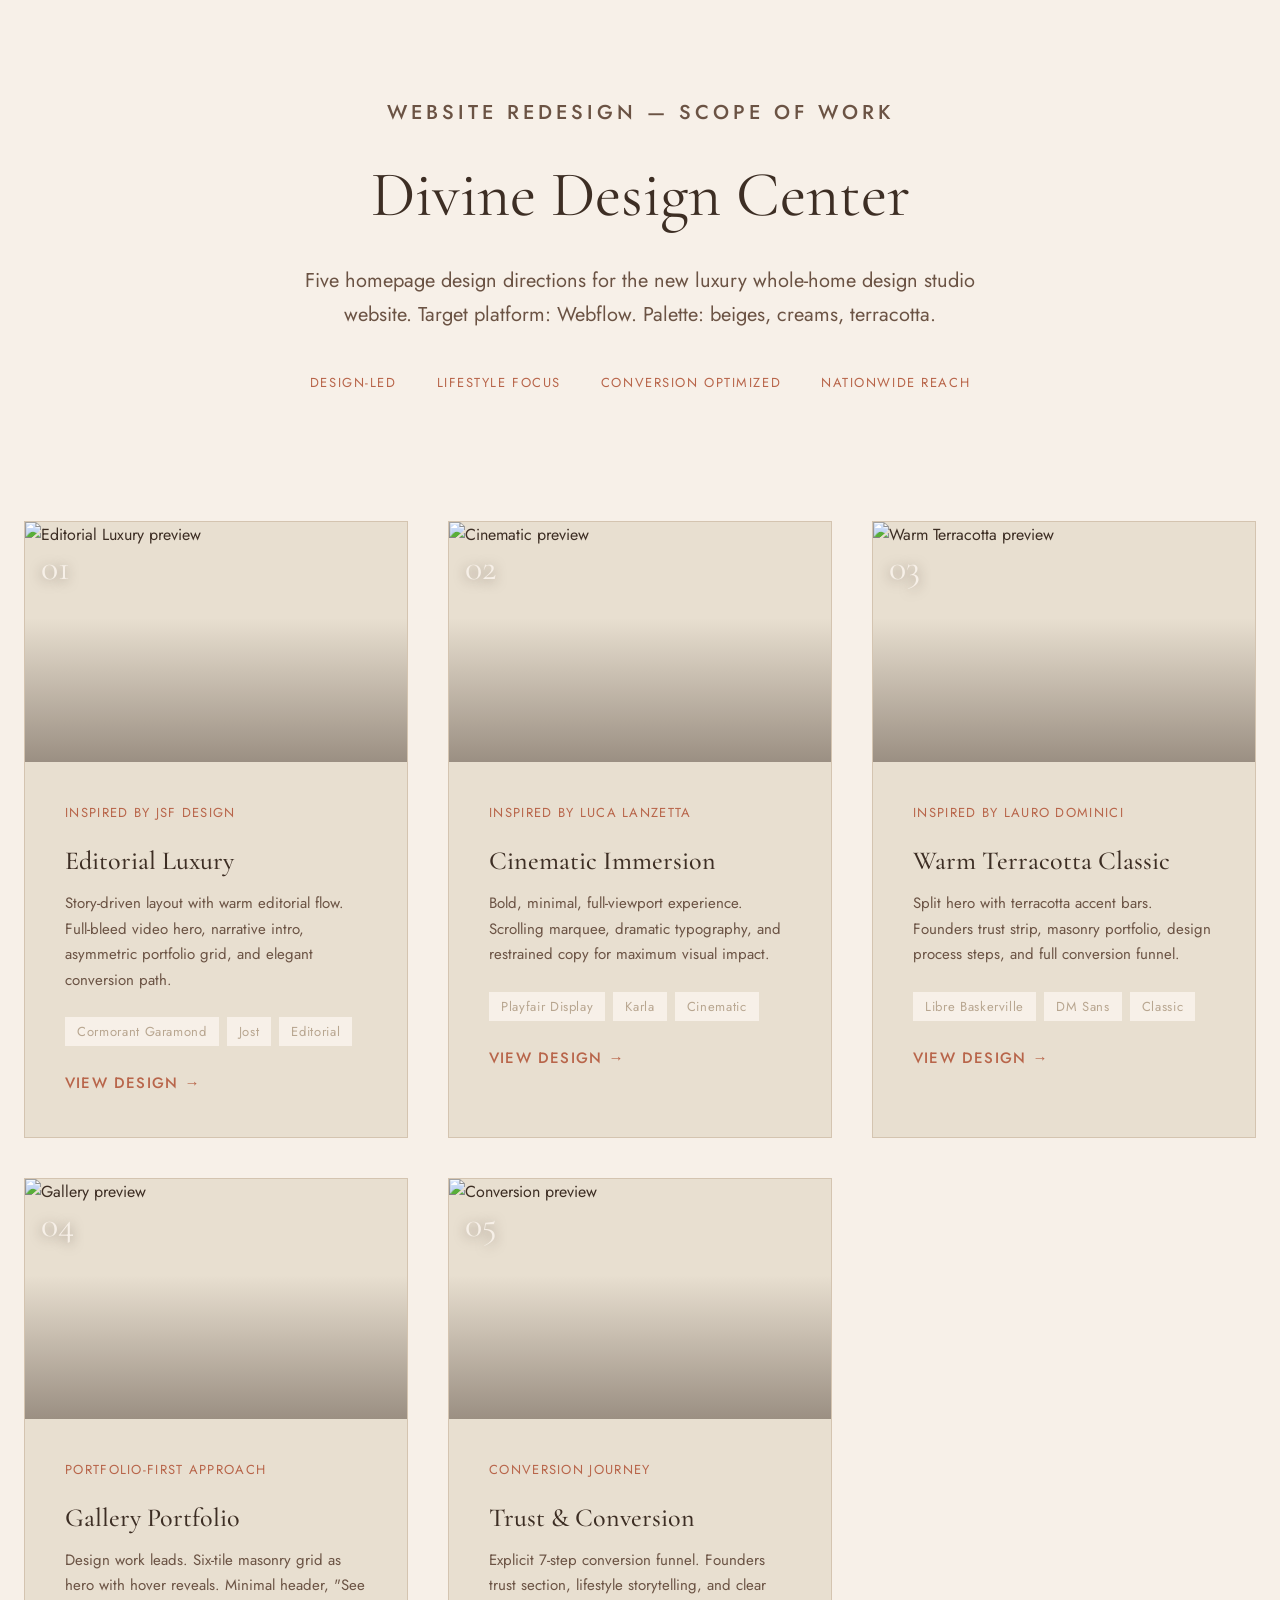
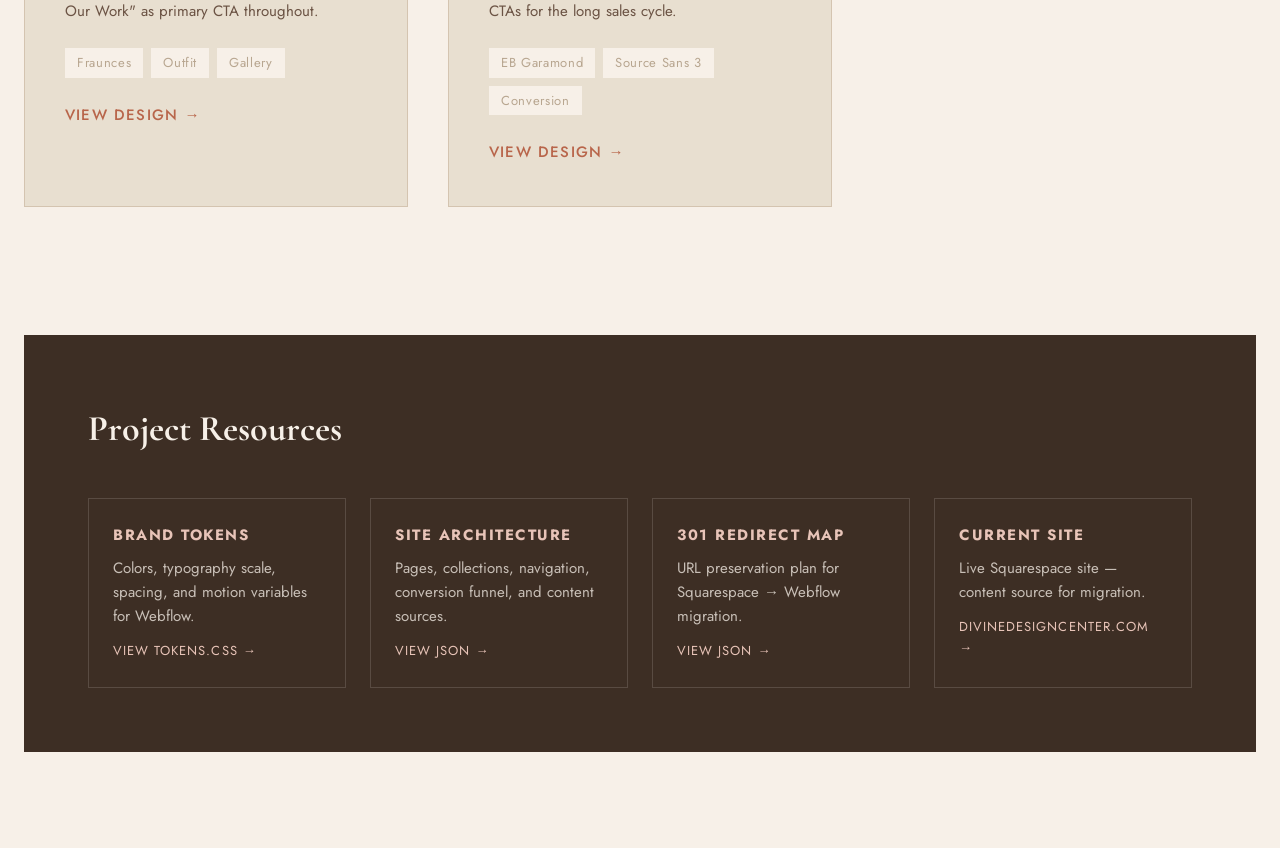
==== designs/index.html @ a0a17015 "Add Divine Design Center website redesign mockups with five homepage design options, shared brand sy" ====
<!DOCTYPE html>
<html lang="en">
<head>
  <meta charset="UTF-8">
  <meta name="viewport" content="width=device-width, initial-scale=1.0">
  <title>Divine Design Center — Design Options Hub</title>
  <link rel="preconnect" href="https://images.squarespace-cdn.com">
  <link rel="stylesheet" href="../brand/tokens.css">
  <link rel="stylesheet" href="../shared/base.css">
  <link rel="stylesheet" href="../shared/media.css">
  <style>
    body {
      min-height: 100vh;
      padding: var(--space-2xl) var(--space-md);
    }

    .hub-header {
      text-align: center;
      max-width: 720px;
      margin: 0 auto var(--space-3xl);
    }

    .hub-header h1 {
      font-family: var(--font-display);
      font-size: var(--text-4xl);
      font-weight: 400;
      margin-bottom: var(--space-sm);
    }

    .hub-header p {
      color: var(--color-text-secondary);
      font-size: var(--text-lg);
      line-height: 1.7;
    }

    .hub-meta {
      display: flex;
      justify-content: center;
      gap: var(--space-lg);
      margin-top: var(--space-lg);
      flex-wrap: wrap;
    }

    .hub-meta span {
      font-size: var(--text-xs);
      letter-spacing: 0.12em;
      text-transform: uppercase;
      color: var(--color-accent);
    }

    .options-grid {
      display: grid;
      grid-template-columns: repeat(auto-fit, minmax(340px, 1fr));
      gap: var(--space-lg);
      max-width: var(--max-width);
      margin: 0 auto var(--space-3xl);
    }

    .option-card {
      background: var(--color-bg-secondary);
      border: 1px solid var(--color-border);
      overflow: hidden;
      transition: transform var(--duration-normal) var(--ease-luxury),
                  box-shadow var(--duration-normal) var(--ease-luxury);
    }

    .option-card:hover {
      transform: translateY(-4px);
      box-shadow: 0 20px 60px rgba(61, 46, 36, 0.12);
    }

    .option-preview {
      height: 240px;
      position: relative;
      overflow: hidden;
      background: var(--color-sand);
    }

    .option-preview img {
      width: 100%;
      height: 100%;
      object-fit: cover;
      transition: transform var(--duration-slow) var(--ease-luxury);
    }

    .option-card:hover .option-preview img {
      transform: scale(1.05);
    }

    .option-number {
      position: absolute;
      top: 1rem;
      left: 1rem;
      font-family: var(--font-display);
      font-size: var(--text-2xl);
      color: var(--color-cream);
      z-index: 2;
      text-shadow: 0 2px 12px rgba(61, 46, 36, 0.5);
    }

    .option-preview::after {
      content: "";
      position: absolute;
      inset: 0;
      background: linear-gradient(to top, rgba(61, 46, 36, 0.45), transparent 60%);
      pointer-events: none;
    }

    .option-body {
      padding: var(--space-lg);
    }

    .option-body h2 {
      font-family: var(--font-display);
      font-size: var(--text-xl);
      font-weight: 500;
      margin-bottom: 0.5rem;
    }

    .option-body .inspiration {
      font-size: var(--text-xs);
      letter-spacing: 0.1em;
      text-transform: uppercase;
      color: var(--color-accent);
      margin-bottom: var(--space-sm);
    }

    .option-body p {
      font-size: var(--text-sm);
      color: var(--color-text-secondary);
      line-height: 1.7;
      margin-bottom: var(--space-md);
    }

    .option-tags {
      display: flex;
      flex-wrap: wrap;
      gap: 0.5rem;
      margin-bottom: var(--space-md);
    }

    .option-tags span {
      font-size: var(--text-xs);
      padding: 0.25rem 0.75rem;
      background: var(--color-bg-primary);
      color: var(--color-text-muted);
      letter-spacing: 0.05em;
    }

    .option-link {
      display: inline-flex;
      align-items: center;
      gap: 0.5rem;
      font-size: var(--text-sm);
      font-weight: 500;
      letter-spacing: 0.08em;
      text-transform: uppercase;
      color: var(--color-accent);
      transition: gap var(--duration-fast);
    }

    .option-link:hover {
      gap: 0.75rem;
    }

    .resources {
      max-width: var(--max-width);
      margin: 0 auto;
      padding: var(--space-xl);
      background: var(--color-espresso);
      color: var(--color-cream);
    }

    .resources h2 {
      font-family: var(--font-display);
      font-size: var(--text-2xl);
      margin-bottom: var(--space-lg);
    }

    .resources-grid {
      display: grid;
      grid-template-columns: repeat(auto-fit, minmax(240px, 1fr));
      gap: var(--space-md);
    }

    @media (max-width: 640px) {
      body {
        padding: var(--space-xl) var(--space-sm);
      }

      .hub-header h1 {
        font-size: clamp(2rem, 8vw, 2.75rem);
      }

      .options-grid {
        grid-template-columns: 1fr;
        gap: var(--space-md);
      }

      .hub-meta {
        flex-direction: column;
        align-items: center;
        gap: 0.5rem;
      }
    }

    .resource-item {
      padding: var(--space-md);
      border: 1px solid rgba(247, 240, 232, 0.15);
    }

    .resource-item h3 {
      font-size: var(--text-sm);
      letter-spacing: 0.1em;
      text-transform: uppercase;
      color: var(--color-blush);
      margin-bottom: 0.5rem;
    }

    .resource-item p {
      font-size: var(--text-sm);
      opacity: 0.75;
      line-height: 1.6;
    }

    .resource-item a {
      display: inline-block;
      margin-top: 0.75rem;
      font-size: var(--text-xs);
      letter-spacing: 0.08em;
      text-transform: uppercase;
      color: var(--color-blush);
    }
  </style>
</head>
<body>
  <header class="hub-header">
    <p class="section-label">Website Redesign — Scope of Work</p>
    <h1>Divine Design Center</h1>
    <p>
      Five homepage design directions for the new luxury whole-home design studio website.
      Target platform: Webflow. Palette: beiges, creams, terracotta.
    </p>
    <div class="hub-meta">
      <span>Design-Led</span>
      <span>Lifestyle Focus</span>
      <span>Conversion Optimized</span>
      <span>Nationwide Reach</span>
    </div>
  </header>

  <main class="options-grid">
    <article class="option-card">
      <div class="option-preview">
        <img src="https://images.squarespace-cdn.com/content/v1/5c251cc44cde7af5a41fd741/1714594151289-2VPVXH1ZHPSXJBYPDR88/19+Wentworth+farm+Milton+MA+04+09+24+%C2%A9Keitaro+Yoshioka+006-min.jpg?format=800w" alt="Editorial Luxury preview" loading="lazy">
        <span class="option-number">01</span>
      </div>
      <div class="option-body">
        <p class="inspiration">Inspired by JSF Design</p>
        <h2>Editorial Luxury</h2>
        <p>Story-driven layout with warm editorial flow. Full-bleed video hero, narrative intro, asymmetric portfolio grid, and elegant conversion path.</p>
        <div class="option-tags">
          <span>Cormorant Garamond</span>
          <span>Jost</span>
          <span>Editorial</span>
        </div>
        <a href="option-1-editorial/" class="option-link">View Design →</a>
      </div>
    </article>

    <article class="option-card">
      <div class="option-preview">
        <img src="https://images.squarespace-cdn.com/content/v1/5c251cc44cde7af5a41fd741/c14e4eb2-0220-4d33-864e-555ec3d0d430/web+DDC+10+Rows+Wharf+Boston+MA+Photography+Keitaro+Yoshioka++007.jpg?format=800w" alt="Cinematic preview" loading="lazy">
        <span class="option-number">02</span>
      </div>
      <div class="option-body">
        <p class="inspiration">Inspired by Luca Lanzetta</p>
        <h2>Cinematic Immersion</h2>
        <p>Bold, minimal, full-viewport experience. Scrolling marquee, dramatic typography, and restrained copy for maximum visual impact.</p>
        <div class="option-tags">
          <span>Playfair Display</span>
          <span>Karla</span>
          <span>Cinematic</span>
        </div>
        <a href="option-2-cinematic/" class="option-link">View Design →</a>
      </div>
    </article>

    <article class="option-card">
      <div class="option-preview">
        <img src="https://images.squarespace-cdn.com/content/v1/5c251cc44cde7af5a41fd741/a2b0089d-e8aa-47ef-ab30-471ca68a89b4/Ekmelian+DDC-1-min.jpeg?format=800w" alt="Warm Terracotta preview" loading="lazy">
        <span class="option-number">03</span>
      </div>
      <div class="option-body">
        <p class="inspiration">Inspired by Lauro Dominici</p>
        <h2>Warm Terracotta Classic</h2>
        <p>Split hero with terracotta accent bars. Founders trust strip, masonry portfolio, design process steps, and full conversion funnel.</p>
        <div class="option-tags">
          <span>Libre Baskerville</span>
          <span>DM Sans</span>
          <span>Classic</span>
        </div>
        <a href="option-3-warm-terracotta/" class="option-link">View Design →</a>
      </div>
    </article>

    <article class="option-card">
      <div class="option-preview">
        <img src="https://images.squarespace-cdn.com/content/v1/5c251cc44cde7af5a41fd741/1708020262694-7DSXABUEIDJG9AWL5EY4/web++Newton+MA6+26+23+%C2%A9Keitaro+Yoshioka+007-1.jpg?format=800w" alt="Gallery preview" loading="lazy">
        <span class="option-number">04</span>
      </div>
      <div class="option-body">
        <p class="inspiration">Portfolio-First Approach</p>
        <h2>Gallery Portfolio</h2>
        <p>Design work leads. Six-tile masonry grid as hero with hover reveals. Minimal header, "See Our Work" as primary CTA throughout.</p>
        <div class="option-tags">
          <span>Fraunces</span>
          <span>Outfit</span>
          <span>Gallery</span>
        </div>
        <a href="option-4-gallery/" class="option-link">View Design →</a>
      </div>
    </article>

    <article class="option-card">
      <div class="option-preview">
        <img src="https://images.squarespace-cdn.com/content/v1/5c251cc44cde7af5a41fd741/63ed907f-ea35-4f21-85d5-0936c92e93ee/web+DDC+Atlantic+Ave+Unit+11B+Boston+MA+11+16+22+%C2%A9Keitaro+Yoshioka+015.jpg?format=800w" alt="Conversion preview" loading="lazy">
        <span class="option-number">05</span>
      </div>
      <div class="option-body">
        <p class="inspiration">Conversion Journey</p>
        <h2>Trust & Conversion</h2>
        <p>Explicit 7-step conversion funnel. Founders trust section, lifestyle storytelling, and clear CTAs for the long sales cycle.</p>
        <div class="option-tags">
          <span>EB Garamond</span>
          <span>Source Sans 3</span>
          <span>Conversion</span>
        </div>
        <a href="option-5-conversion/" class="option-link">View Design →</a>
      </div>
    </article>
  </main>

  <section class="resources">
    <h2>Project Resources</h2>
    <div class="resources-grid">
      <div class="resource-item">
        <h3>Brand Tokens</h3>
        <p>Colors, typography scale, spacing, and motion variables for Webflow.</p>
        <a href="../brand/tokens.css">View tokens.css →</a>
      </div>
      <div class="resource-item">
        <h3>Site Architecture</h3>
        <p>Pages, collections, navigation, conversion funnel, and content sources.</p>
        <a href="../data/site-architecture.json">View JSON →</a>
      </div>
      <div class="resource-item">
        <h3>301 Redirect Map</h3>
        <p>URL preservation plan for Squarespace → Webflow migration.</p>
        <a href="../data/redirects.json">View JSON →</a>
      </div>
      <div class="resource-item">
        <h3>Current Site</h3>
        <p>Live Squarespace site — content source for migration.</p>
        <a href="https://divinedesigncenter.com" target="_blank" rel="noopener">divinedesigncenter.com →</a>
      </div>
    </div>
  </section>
</body>
</html>
---- brand/tokens.css ----
/**
 * Divine Design Center — Brand Design Tokens
 * Palette: Beiges, creams, terracotta — no black, gray, or pure white
 * Target: Webflow + Instagram consistency
 */

:root {
  /* Primary palette */
  --color-cream: #F7F0E8;
  --color-sand: #E8DFD0;
  --color-beige: #D4C4B0;
  --color-warm-taupe: #B8A690;
  --color-terracotta: #B8654A;
  --color-terracotta-light: #D4896F;
  --color-terracotta-dark: #9A4F38;
  --color-blush: #E8C4B8;
  --color-espresso: #3D2E24;
  --color-walnut: #6B5344;
  --color-caramel: #A67B5B;

  /* Semantic */
  --color-bg-primary: var(--color-cream);
  --color-bg-secondary: var(--color-sand);
  --color-bg-accent: var(--color-beige);
  --color-text-primary: var(--color-espresso);
  --color-text-secondary: var(--color-walnut);
  --color-text-muted: var(--color-warm-taupe);
  --color-accent: var(--color-terracotta);
  --color-accent-hover: var(--color-terracotta-dark);
  --color-border: var(--color-beige);

  /* Typography — Option A (Primary brand) */
  --font-display: "Cormorant Garamond", "Georgia", serif;
  --font-body: "Jost", "Helvetica Neue", sans-serif;

  /* Scale */
  --text-xs: clamp(0.75rem, 0.7rem + 0.25vw, 0.8125rem);
  --text-sm: clamp(0.875rem, 0.8rem + 0.35vw, 0.9375rem);
  --text-base: clamp(1rem, 0.95rem + 0.25vw, 1.0625rem);
  --text-lg: clamp(1.125rem, 1rem + 0.5vw, 1.25rem);
  --text-xl: clamp(1.375rem, 1.2rem + 0.75vw, 1.625rem);
  --text-2xl: clamp(1.75rem, 1.4rem + 1.5vw, 2.25rem);
  --text-3xl: clamp(2.25rem, 1.8rem + 2vw, 3rem);
  --text-4xl: clamp(2.75rem, 2rem + 3vw, 4rem);
  --text-hero: clamp(3.5rem, 2.5rem + 4vw, 6rem);

  /* Spacing */
  --space-xs: 0.5rem;
  --space-sm: 1rem;
  --space-md: 1.5rem;
  --space-lg: 2.5rem;
  --space-xl: 4rem;
  --space-2xl: 6rem;
  --space-3xl: 8rem;

  /* Layout */
  --max-width: 1400px;
  --max-width-narrow: 900px;
  --header-height: 80px;

  /* Motion */
  --ease-luxury: cubic-bezier(0.25, 0.46, 0.45, 0.94);
  --duration-fast: 200ms;
  --duration-normal: 400ms;
  --duration-slow: 800ms;
}
---- shared/base.css ----
@import url("https://fonts.googleapis.com/css2?family=Cormorant+Garamond:ital,wght@0,400;0,500;0,600;0,700;1,400;1,500&family=Jost:wght@300;400;500;600&display=swap");

*,
*::before,
*::after {
  box-sizing: border-box;
  margin: 0;
  padding: 0;
}

html {
  scroll-behavior: smooth;
  -webkit-font-smoothing: antialiased;
  -moz-osx-font-smoothing: grayscale;
  -webkit-text-size-adjust: 100%;
}

body {
  font-family: var(--font-body, "Jost", sans-serif);
  font-weight: 400;
  color: var(--color-text-primary);
  background: var(--color-bg-primary);
  line-height: 1.65;
  overflow-x: hidden;
  min-width: 320px;
}

img, video, iframe {
  max-width: 100%;
  vertical-align: middle;
}

img {
  display: block;
  height: auto;
}

a {
  color: inherit;
  text-decoration: none;
}

button {
  font-family: inherit;
  cursor: pointer;
  border: none;
  background: none;
  -webkit-tap-highlight-color: transparent;
}

.container {
  width: min(var(--max-width), 100% - clamp(1.5rem, 5vw, 3rem));
  margin-inline: auto;
}

.container-narrow {
  width: min(var(--max-width-narrow), 100% - clamp(1.5rem, 5vw, 3rem));
  margin-inline: auto;
}

.sr-only {
  position: absolute;
  width: 1px;
  height: 1px;
  padding: 0;
  margin: -1px;
  overflow: hidden;
  clip: rect(0, 0, 0, 0);
  border: 0;
}

.btn {
  display: inline-flex;
  align-items: center;
  justify-content: center;
  gap: 0.5rem;
  min-height: 48px;
  padding: 0.875rem 1.75rem;
  font-size: 0.8125rem;
  font-weight: 500;
  letter-spacing: 0.08em;
  text-transform: uppercase;
  border-radius: 2px;
  transition: all var(--duration-normal) var(--ease-luxury);
  white-space: nowrap;
}

.btn-primary {
  background: var(--color-accent);
  color: var(--color-cream);
}

.btn-primary:hover {
  background: var(--color-accent-hover);
  transform: translateY(-1px);
}

.btn-outline {
  border: 1px solid var(--color-espresso);
  color: var(--color-espresso);
  background: transparent;
}

.btn-outline:hover {
  background: var(--color-espresso);
  color: var(--color-cream);
}

.btn-ghost {
  color: var(--color-espresso);
  padding-inline: 0;
  min-height: auto;
  letter-spacing: 0.12em;
}

.btn-ghost::after {
  content: "→";
  transition: transform var(--duration-fast) var(--ease-luxury);
}

.btn-ghost:hover::after {
  transform: translateX(4px);
}

.section-label {
  display: block;
  font-size: 0.75rem;
  font-weight: 500;
  letter-spacing: 0.2em;
  text-transform: uppercase;
  color: var(--color-accent);
  margin-bottom: 0.75rem;
}

.display-heading {
  font-family: var(--font-display);
  font-weight: 400;
  line-height: 1.12;
  letter-spacing: -0.02em;
}

.section {
  padding: clamp(3.5rem, 8vw, 7rem) 0;
}

@media (max-width: 480px) {
  .btn {
    width: 100%;
    max-width: 100%;
  }

  .btn-row {
    flex-direction: column;
    width: 100%;
  }
}

@keyframes slideUp {
  from {
    opacity: 0;
    transform: translateY(24px);
  }
  to {
    opacity: 1;
    transform: translateY(0);
  }
}
---- shared/media.css ----
/* Shared media components — video backgrounds, responsive images */

.media-cover {
  width: 100%;
  height: 100%;
  object-fit: cover;
  object-position: center;
}

.media-contain {
  width: 100%;
  height: 100%;
  object-fit: contain;
}

/* YouTube / video background */
.video-bg {
  position: absolute;
  inset: 0;
  overflow: hidden;
  z-index: 0;
  background: var(--color-espresso);
}

.video-bg iframe,
.video-bg video {
  position: absolute;
  top: 50%;
  left: 50%;
  width: 100vw;
  height: 56.25vw;
  min-height: 100%;
  min-width: 177.78vh;
  transform: translate(-50%, -50%);
  border: 0;
  pointer-events: none;
}

.video-bg__poster {
  position: absolute;
  inset: 0;
  z-index: 0;
}

.video-bg__poster img {
  width: 100%;
  height: 100%;
  object-fit: cover;
}

.video-bg iframe {
  z-index: 1;
}

.media-overlay {
  position: absolute;
  inset: 0;
  z-index: 1;
  background: linear-gradient(
    to top,
    rgba(61, 46, 36, 0.75) 0%,
    rgba(61, 46, 36, 0.25) 45%,
    rgba(61, 46, 36, 0.15) 100%
  );
  pointer-events: none;
}

.media-overlay--light {
  background: linear-gradient(
    to top,
    rgba(247, 240, 232, 0.9) 0%,
    rgba(247, 240, 232, 0.4) 50%,
    transparent 100%
  );
}

/* Image aspect ratios */
.aspect-hero { aspect-ratio: 16 / 9; }
.aspect-portrait { aspect-ratio: 3 / 4; }
.aspect-square { aspect-ratio: 1; }
.aspect-wide { aspect-ratio: 4 / 3; }

.media-frame {
  position: relative;
  overflow: hidden;
  background: var(--color-sand);
}

.media-frame img {
  width: 100%;
  height: 100%;
  object-fit: cover;
  transition: transform var(--duration-slow) var(--ease-luxury);
}

.media-frame:hover img {
  transform: scale(1.04);
}

/* Embedded video player (inline sections) */
.video-embed {
  position: relative;
  width: 100%;
  aspect-ratio: 16 / 9;
  background: var(--color-espresso);
  overflow: hidden;
}

.video-embed iframe {
  position: absolute;
  inset: 0;
  width: 100%;
  height: 100%;
  border: 0;
}

/* Mobile-first responsive containers */
@media (max-width: 768px) {
  .container,
  .container-narrow {
    width: min(var(--max-width), 100% - 2rem);
  }

  .video-bg iframe,
  .video-bg video {
    min-width: 200vh;
  }
}

@media (max-width: 480px) {
  .container,
  .container-narrow {
    width: min(var(--max-width), 100% - 1.5rem);
  }
}

/* Reduced motion */
@media (prefers-reduced-motion: reduce) {
  .media-frame img {
    transition: none;
  }
}
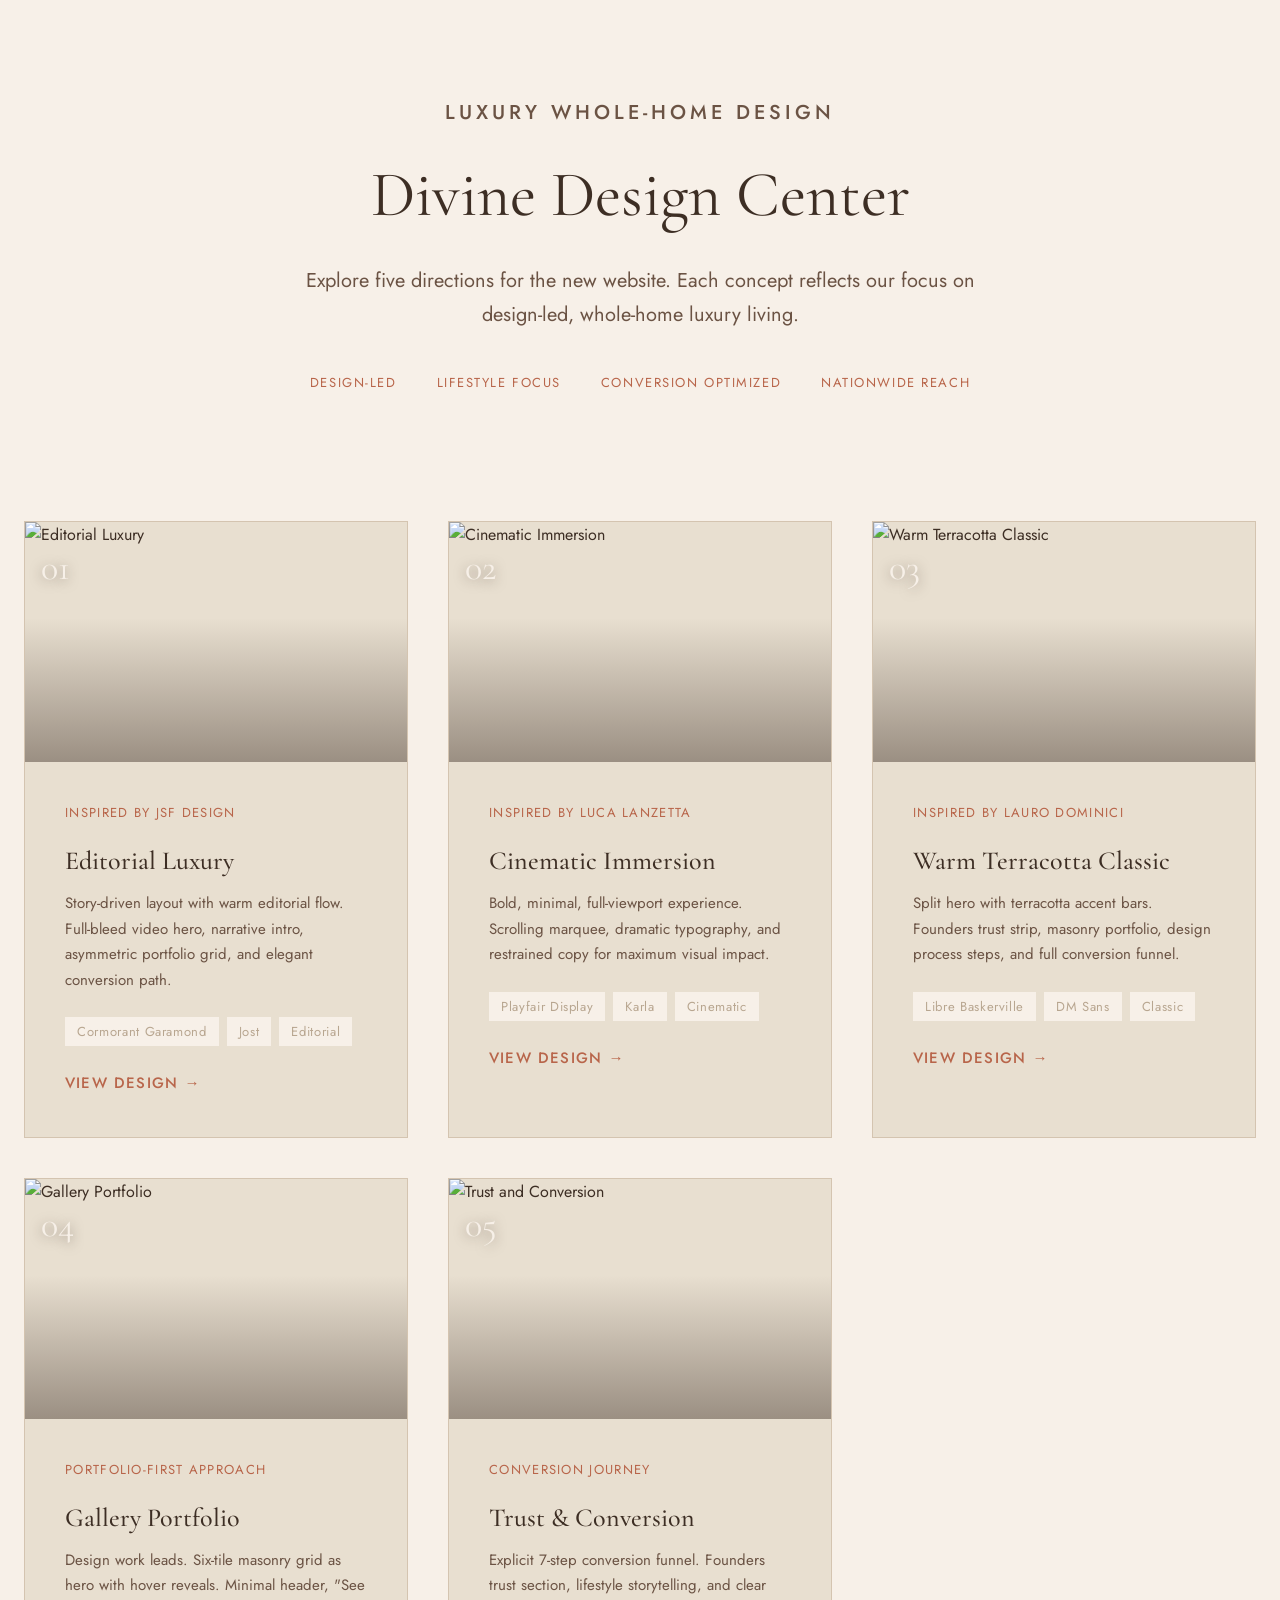
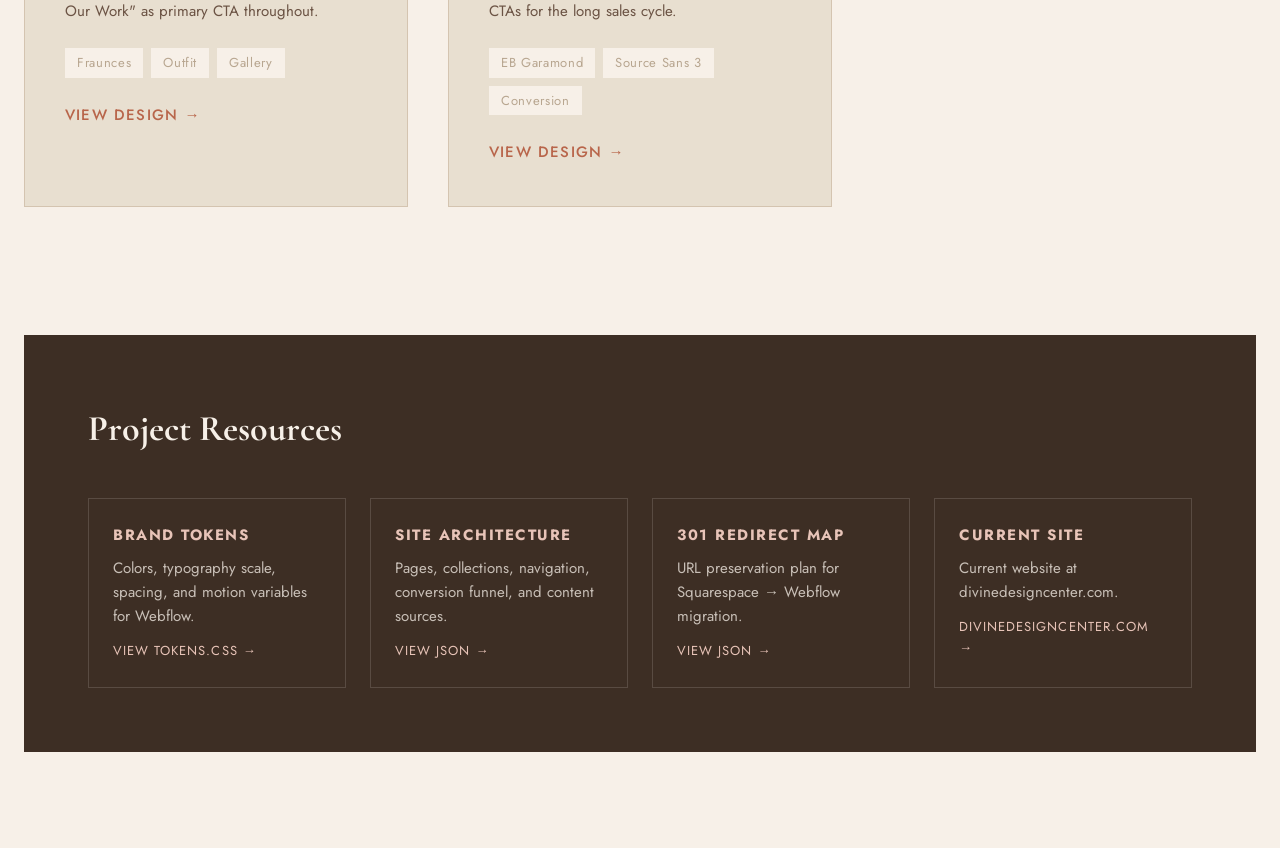
==== commit 57a1cd0b: "Remove AI-style em-dashes and internal mockup labels from user-facing copy. Co-authored-by: Cursor <" ====
--- a/designs/index.html
+++ b/designs/index.html
@@ -3,7 +3,7 @@
 <head>
   <meta charset="UTF-8">
   <meta name="viewport" content="width=device-width, initial-scale=1.0">
-  <title>Divine Design Center — Design Options Hub</title>
+  <title>Divine Design Center</title>
   <link rel="preconnect" href="https://images.squarespace-cdn.com">
   <link rel="stylesheet" href="../brand/tokens.css">
   <link rel="stylesheet" href="../shared/base.css">
@@ -235,11 +235,11 @@
 </head>
 <body>
   <header class="hub-header">
-    <p class="section-label">Website Redesign — Scope of Work</p>
+    <p class="section-label">Luxury Whole-Home Design</p>
     <h1>Divine Design Center</h1>
     <p>
-      Five homepage design directions for the new luxury whole-home design studio website.
-      Target platform: Webflow. Palette: beiges, creams, terracotta.
+      Explore five directions for the new website. Each concept reflects our focus on design-led,
+      whole-home luxury living.
     </p>
     <div class="hub-meta">
       <span>Design-Led</span>
@@ -252,7 +252,7 @@
   <main class="options-grid">
     <article class="option-card">
       <div class="option-preview">
-        <img src="https://images.squarespace-cdn.com/content/v1/5c251cc44cde7af5a41fd741/1714594151289-2VPVXH1ZHPSXJBYPDR88/19+Wentworth+farm+Milton+MA+04+09+24+%C2%A9Keitaro+Yoshioka+006-min.jpg?format=800w" alt="Editorial Luxury preview" loading="lazy">
+        <img src="https://images.squarespace-cdn.com/content/v1/5c251cc44cde7af5a41fd741/1714594151289-2VPVXH1ZHPSXJBYPDR88/19+Wentworth+farm+Milton+MA+04+09+24+%C2%A9Keitaro+Yoshioka+006-min.jpg?format=800w" alt="Editorial Luxury" loading="lazy">
         <span class="option-number">01</span>
       </div>
       <div class="option-body">
@@ -270,7 +270,7 @@
 
     <article class="option-card">
       <div class="option-preview">
-        <img src="https://images.squarespace-cdn.com/content/v1/5c251cc44cde7af5a41fd741/c14e4eb2-0220-4d33-864e-555ec3d0d430/web+DDC+10+Rows+Wharf+Boston+MA+Photography+Keitaro+Yoshioka++007.jpg?format=800w" alt="Cinematic preview" loading="lazy">
+        <img src="https://images.squarespace-cdn.com/content/v1/5c251cc44cde7af5a41fd741/c14e4eb2-0220-4d33-864e-555ec3d0d430/web+DDC+10+Rows+Wharf+Boston+MA+Photography+Keitaro+Yoshioka++007.jpg?format=800w" alt="Cinematic Immersion" loading="lazy">
         <span class="option-number">02</span>
       </div>
       <div class="option-body">
@@ -288,7 +288,7 @@
 
     <article class="option-card">
       <div class="option-preview">
-        <img src="https://images.squarespace-cdn.com/content/v1/5c251cc44cde7af5a41fd741/a2b0089d-e8aa-47ef-ab30-471ca68a89b4/Ekmelian+DDC-1-min.jpeg?format=800w" alt="Warm Terracotta preview" loading="lazy">
+        <img src="https://images.squarespace-cdn.com/content/v1/5c251cc44cde7af5a41fd741/a2b0089d-e8aa-47ef-ab30-471ca68a89b4/Ekmelian+DDC-1-min.jpeg?format=800w" alt="Warm Terracotta Classic" loading="lazy">
         <span class="option-number">03</span>
       </div>
       <div class="option-body">
@@ -306,7 +306,7 @@
 
     <article class="option-card">
       <div class="option-preview">
-        <img src="https://images.squarespace-cdn.com/content/v1/5c251cc44cde7af5a41fd741/1708020262694-7DSXABUEIDJG9AWL5EY4/web++Newton+MA6+26+23+%C2%A9Keitaro+Yoshioka+007-1.jpg?format=800w" alt="Gallery preview" loading="lazy">
+        <img src="https://images.squarespace-cdn.com/content/v1/5c251cc44cde7af5a41fd741/1708020262694-7DSXABUEIDJG9AWL5EY4/web++Newton+MA6+26+23+%C2%A9Keitaro+Yoshioka+007-1.jpg?format=800w" alt="Gallery Portfolio" loading="lazy">
         <span class="option-number">04</span>
       </div>
       <div class="option-body">
@@ -324,7 +324,7 @@
 
     <article class="option-card">
       <div class="option-preview">
-        <img src="https://images.squarespace-cdn.com/content/v1/5c251cc44cde7af5a41fd741/63ed907f-ea35-4f21-85d5-0936c92e93ee/web+DDC+Atlantic+Ave+Unit+11B+Boston+MA+11+16+22+%C2%A9Keitaro+Yoshioka+015.jpg?format=800w" alt="Conversion preview" loading="lazy">
+        <img src="https://images.squarespace-cdn.com/content/v1/5c251cc44cde7af5a41fd741/63ed907f-ea35-4f21-85d5-0936c92e93ee/web+DDC+Atlantic+Ave+Unit+11B+Boston+MA+11+16+22+%C2%A9Keitaro+Yoshioka+015.jpg?format=800w" alt="Trust and Conversion" loading="lazy">
         <span class="option-number">05</span>
       </div>
       <div class="option-body">
@@ -361,7 +361,7 @@
       </div>
       <div class="resource-item">
         <h3>Current Site</h3>
-        <p>Live Squarespace site — content source for migration.</p>
+        <p>Current website at divinedesigncenter.com.</p>
         <a href="https://divinedesigncenter.com" target="_blank" rel="noopener">divinedesigncenter.com →</a>
       </div>
     </div>
